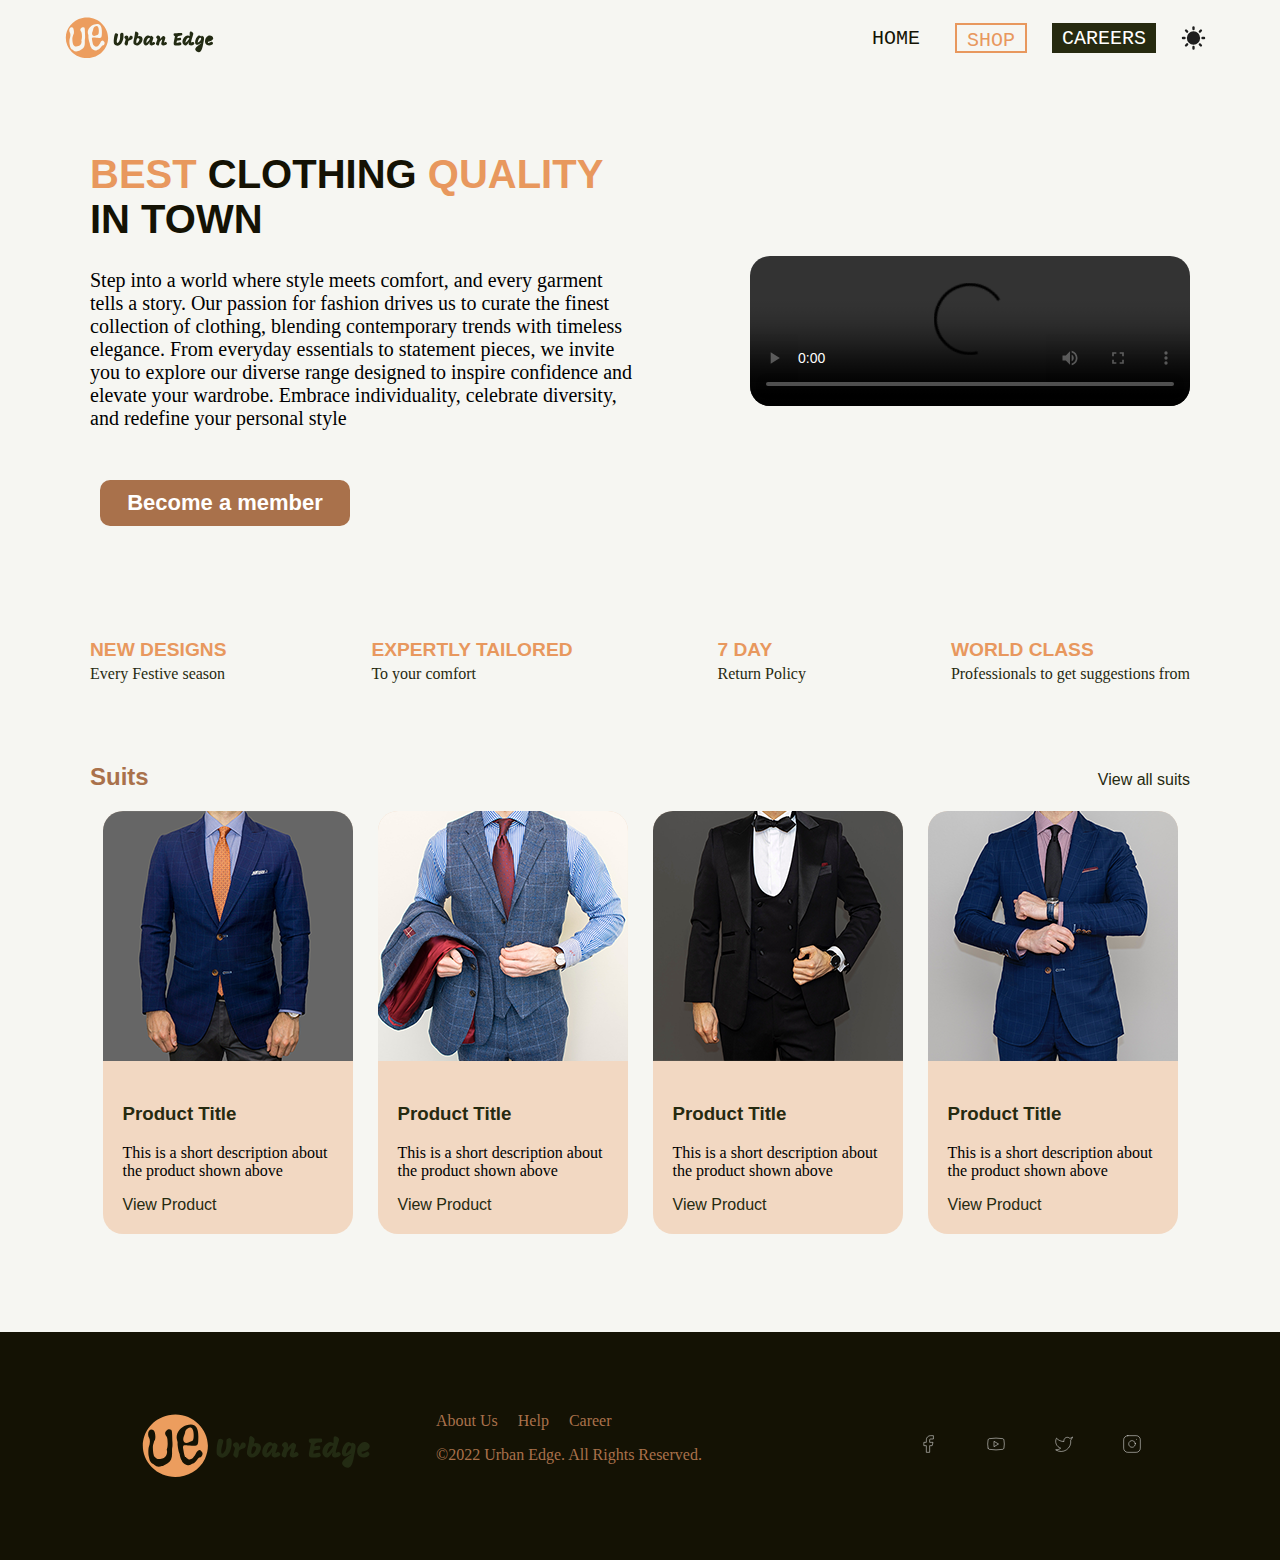
==== index.html @ a97dd486 "Initial Commit" ====
<!DOCTYPE html>
<head>
    <link rel="icon" type="image/x-icon" href="image/favicon.png">
    <link rel="stylesheet" href="css/index.css">
    <title>Urban Edge</title>
</head>

<body>
<!-- ************************ Header ************************ -->
     <header>
        <img src="image/12 - brand-logo.svg" id="img-1" width="150" alt="myshop logo">
        <nav class="main-nav">
            <a href="index.html" class="a-home" id="selected">HOME</a>
            <a href="shop.html" class="a-shop">SHOP</a>
            <a href="signup.html" class="a-signup">CAREERS</a>

            <svg viewBox="0 0 512 512" width="25px" id="sun-icon" onclick="darkMode()">
                <g id="Sun">
                    <path d="M255.8,120a136,136,0,1,0,136,136.05v0A136.17,136.17,0,0,0,255.8,120Z" style="fill:#1e1e1e"/>
                    <path d="M472,232H440a24,24,0,0,0,0,48h32a24,24,0,0,0,0-48Z" style="fill:#1e1e1e"/>
                    <path d="M255.8,416a24,24,0,0,0-24,24v32a24,24,0,1,0,48,0V440A24,24,0,0,0,255.8,416Z" style="fill:#1e1e1e"/>
                    <path d="M96,256.05a24,24,0,0,0-24-24H40a24,24,0,1,0,0,48H72A24,24,0,0,0,96,256.05Z" style="fill:#1e1e1e"/>
                    <path d="M255.8,96a24,24,0,0,0,24-24V40a24,24,0,0,0-48,0V72a24,24,0,0,0,24,24Z" style="fill:#1e1e1e"/>
                    <path d="M402.89,142.87l22.63-22.63a24,24,0,0,0-33.85-34l-.07.07L369,109a24,24,0,0,0,33.86,34Z" style="fill:#1e1e1e"/>
                    <path d="M402.89,369.22a24,24,0,0,0-34,33.87l.06.05,22.63,22.63a24,24,0,0,0,34-33.86l-.06-.06Z" style="fill:#1e1e1e"/>
                    <path d="M108.7,369.22,86.07,391.85a24,24,0,1,0,33.85,34l.07-.07,22.63-22.63a24,24,0,1,0-33.86-34Z" style="fill:#1e1e1e"/>
                    <path d="M108.7,142.87a24,24,0,1,0,34-33.89l0,0L120,86.32a24,24,0,1,0-34,33.83l.09.09Z" style="fill:#1e1e1e"/>
                </g>
            </svg>
            <svg viewBox="0 0 312.81 311.51" width="25px" id="moon-icon"  onclick="lightMode()">
                <path d="M305.2,178.16a11,11,0,0,0-9.2,2A117.36,117.36,0,0,1,260.4,201a111.48,111.48,0,0,1-40.4,7.2A117.45,117.45,0,0,1,102.4,90.56a123.27,123.27,0,0,1,6.4-38.8A107.41,107.41,0,0,1,128,17.36,10.21,10.21,0,0,0,126.4,3a11,11,0,0,0-9.2-2,161.41,161.41,0,0,0-84.8,56.8,158.38,158.38,0,1,0,280,132.8A9.71,9.71,0,0,0,305.2,178.16Z" transform="translate(0 -0.65)" id="moon-icon-col" style="fill:#a3a3a3"/>
            </svg>
        </nav>
     </header> 
        
<!-- ************************ Main Content ************************ -->

<!-- ************************  INTRO  ************************ -->
    
    <section id="intro">    
        <div class="vid-text" style="width: 50%;">
            <h1 class="h1-idx"><span>BEST</span> CLOTHING <span>QUALITY</span> IN TOWN</h1>
            <p>Step into a world where style meets comfort, and every garment tells a story. Our passion for fashion drives us to curate the finest collection of clothing, blending contemporary trends with timeless elegance. From everyday essentials to statement pieces, we invite you to explore our diverse range designed to inspire confidence and elevate your wardrobe. Embrace individuality, celebrate diversity, and redefine your personal style</p>
            <button class="member-btn" onclick="">Become a member</button>
        </div>
        <video class="vid" controls>
            <source src="videos/27 - intro-video.mp4">
        </video>
    </section>

    <br>
    
<!-- ************************ INFO PART **************************-->
    
    <section id="information">
        <div id="container">
            <div class="r-1" >
                <p class="heading">NEW DESIGNS<p>
                <p class="sub">Every Festive season</p>
            </div>
            <div class="r-2">
                <p class="heading">EXPERTLY TAILORED</p>
                <p class="sub">To your comfort</p>
            </div>
            <div class="r-3" >
                <p class="heading">7 DAY</p>
                <p class="sub">Return Policy</p>
            </div>
            <div class="r-4" >
                <p class="heading">WORLD CLASS</p>
                <p class="sub">Professionals to get suggestions from<p>
            </div>
        </div>
    </section>    

<!-- ************************  Card  ************************ -->
    
    <div class="product-nav">
        <h2 style="font-family: sans-serif; color: #A9714B;">Suits</h2>
        <a href="shop.html" style="font-family: sans-serif;">View all suits</a>
    </div>
    
    <main>
        <div class="all-cards">
            <div class="card">
                <div class="review-container">
                    <p>Reviews: 4.8⭐</p>
                </div>
                <img src="image/14 - suit-1.png" class="img-2" onmouseover="showReview()" onmouseleave="hideReview()">
                <div class="discription">
                    <h3>Product Title</h3>
                    <p>This is a short description about the product shown above</p>
                    <a href="">View Product</a>
                </div>
            </div>
            <div class="card">
                <img src="image/45 - suit-2.png" class="img-2" >
                <div class="discription">
                    <h3>Product Title</h3>
                    <p>This is a short description about the product shown above</p>
                    <a href="">View Product</a>
                </div>
            </div>
            <div class="card">
                <img src="image/45 - suit-3.png" class="img-2">
                <div class="discription">
                    <h3>Product Title</h3>
                    <p>This is a short description about the product shown above</p>
                    <a href="">View Product</a>
                </div>
            </div>
            <div class="card">
                <img src="image/45 - suit-4.png" class="img-2">
                <div class="discription">
                    <h3>Product Title</h3>
                    <p>This is a short description about the product shown above</p>
                    <a href="">View Product</a>
                </div>
            </div>
        </div>
    </main>

    <br>
<!-- ************************  Footer  ************************ -->
    <footer>
        <div class="footer-container">
            <div class="footer-main">
                <div class="col-1">
                    <img class="foot-img" src="image/12 - brand-logo.svg" alt="logo">
                </div>
                <div class="col-2">
                    <a href="aboutus.html">About Us</a>
                    <a href="">Help</a>
                    <a href="">Career</a>
                    <p>©2022 Urban Edge. All Rights Reserved.<p>
                </div>
                <div class="col-3">
                    <a href=""> <img href="" src="image/footer-icons/facebook.svg" alt="icon"> </a> 
                    <a href=""> <img href="" src="image/footer-icons/youtube.svg" alt="icon"> </a>
                    <a href=""> <img href="" src="image/footer-icons/twitter.svg" alt="icon"> </a>
                    <a href=""> <img href="" src="image/footer-icons/instagram.svg" alt="icon"> </a>
                </div>
            </div>
        </div>
    </footer>

    <script type="text/javascript" src="Js/index.js"></script>
</body>
</html>
---- css/index.css ----
body{
    margin: 0;
    background-color: #f6f6f2;
}


 /**************** for dark mode *******************/
 .dark-body {
    margin: 0;
    background-color: #0e0e04;
    color: #a9a9a9;
}



 /**************** Header: Logo and Nav *******************/
 header{
    display: flex;
    padding: 1% 5%;
    justify-content: space-between;
    /*box-shadow: 0px 10px 15px rgba(0, 0, 0, 0.178);*/
    height: 50px;
}
 .main-nav{
    transition-duration:0.3s;
    padding: 10px;
    display: flex;
    column-gap: 25px;
}
.main-nav a{
    font-family: monospace;
    text-decoration: none;
    padding: 4px 10px;
    font-size: 20px;
    transition-duration:0.3s;
}
.main-nav a:hover{
    color: #7f0000;
}
header svg :hover{
    cursor: pointer;
}
#moon-icon{
    display: none;
}

.a-home{
    color:#141204 ;
}
.a-shop{
    color: #E8985E;
    border: solid #E8985E 2px;
}
.a-signup{
    background-color: #262A10;
    color: #ffffff;
}



 /**************** Main Content section *******************/

 /**************** vid section*/   
#intro{
    display: flex;
    width: 1100px;
    margin: 50px auto;
    justify-content: space-between;
}
.vid-text h1{
    font-family: sans-serif;
    font-size: 40px;
    color: #141204;
}
.vid-text h1 span{
    color:#E8985E ;
}
.vid-text p{
    font-size: 20px;
    margin-bottom: 40px;
    color:black;
    font-family: serif;
}
.vid{ 
    width: 40%;
    height: 100%;
    border-radius: 20px;
    align-self: center;
}
.member-btn{
    width: 250px;
    background-color: #A9714B;    
    font-size: 22px;
    font-weight: bold;
    color: white;
    margin: 10px;
    padding: 10px 25px;
    border-radius: 10px;
    border: none;
    transition-duration: 0.3s;
}
.member-btn:hover{
    background-color: #262A10;
    cursor: pointer;
}



 /**************** info section *******************/
#container{
    max-width: 1100px;
    display: flex;
    margin: 1rem auto;
    justify-content: space-between;

}
.heading{
    font-family: sans-serif;
    font-size: larger;
    font-weight: bolder;
    color: #E8985E;
}
.sub{
    color: #262A10;
    margin: -1rem 0;
}



 /**************** Card Section *******************/
main{
    justify-content: center;
    width: 1100px;
    margin: auto;
}
.product-nav{
    display: flex;
    justify-content: space-between;
    margin: 5rem auto 20px auto;
    width: 1100px;
    align-items: baseline;
}
.product-nav a, main a{
    text-decoration: none;
}
.product-nav a{
    color: #262A10;
}
.product-nav h2{
    margin: 0;
    color: #262A10;
}

.all-cards{
    display: flex;
    flex-wrap: wrap;
    margin-bottom: 3rem;
}
.card{
    border-radius: 20px;
    background-color:#e8985e52;
    width:250px;
    margin: auto;
}
.review-container{
    opacity: 0%;
    position: absolute;
    margin: 190px 0 0 20px;
    font-size: 18px;
    font-weight: bold;
    color: white;
    z-index: 1;
    transition-duration: 0.5s;
}
.hover-image {
    filter: brightness(0.4);
}
.hover-review{
    opacity: 100%;
}

.img-2{
    border-radius: 20px 20px 0px 0px;
    transition-duration: 0.5s;
}
.discription{
    padding: 20px;
}
.discription h3{
    font-family: sans-serif;
    color: #262A10;
}
.discription a{
    font-family: sans-serif;
    color: #262A10;
    transition-duration:0.3s;
}
.discription a:hover{
    color: #ffffff;
    cursor: pointer;
}



 /****************  Footer  *******************/
footer{
    background-color: #141204;
    color: #f6f6f2;
    padding: 5rem;
    margin-top: 2rem;
}
.footer-container{
    max-width:1100px;
    margin: 0 auto;
}
.footer-main{
    display: flex;
    align-items: center;
}
.foot-img{
    width: 70%;
}
.col-1{
    width: 30%;
    display: flex;
    justify-content: center;
}
.col-2{
    width: 35%;
}
.col-2 a{
    text-decoration: none;
    padding-left: 1rem;
    color:#A9714B;
}
.col-2 p{
    text-decoration: none;
    padding-left: 1rem;
    color:#A9714B;
}
.col-3{
    width: 35%;
    display: flex;
    justify-content: end;
}
.col-3 img{
    padding-right: 3rem;
}
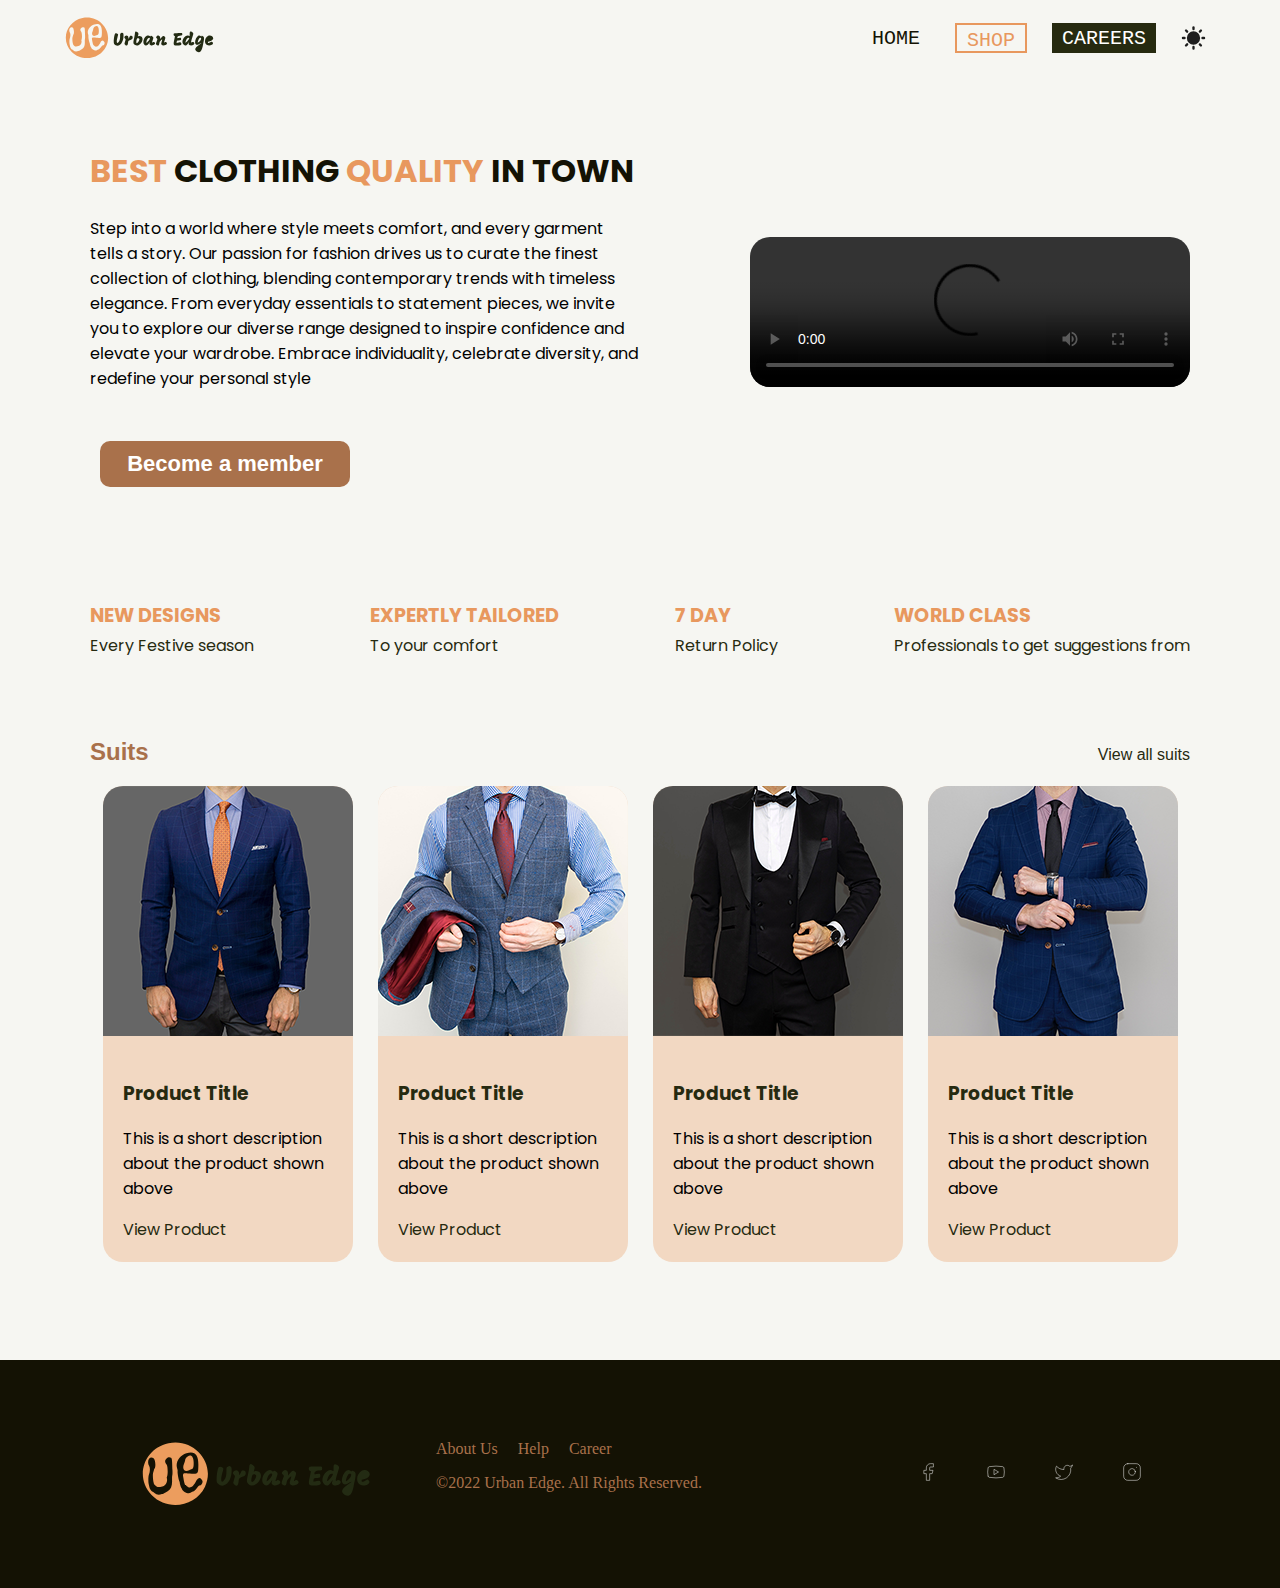
==== commit 366f1677: "media q" ====
--- a/index.html
+++ b/index.html
@@ -1,5 +1,6 @@
 <!DOCTYPE html>
 <head>
+    <meta name="viewport" content="width=device-width, initial-scale=1.0">
     <link rel="icon" type="image/x-icon" href="image/favicon.png">
     <link rel="stylesheet" href="css/index.css">
     <title>Urban Edge</title>
--- a/css/index.css
+++ b/css/index.css
@@ -1,248 +1,349 @@
- body{
-    margin: 0;
-    background-color: #f6f6f2;
-}
-
-
- /**************** for dark mode *******************/
- .dark-body {
-    margin: 0;
-    background-color: #0e0e04;
-    color: #a9a9a9;
-}
-
-
-
- /**************** Header: Logo and Nav *******************/
- header{
-    display: flex;
-    padding: 1% 5%;
-    justify-content: space-between;
-    /*box-shadow: 0px 10px 15px rgba(0, 0, 0, 0.178);*/
-    height: 50px;
-}
- .main-nav{
-    transition-duration:0.3s;
-    padding: 10px;
-    display: flex;
-    column-gap: 25px;
-}
-.main-nav a{
-    font-family: monospace;
-    text-decoration: none;
-    padding: 4px 10px;
-    font-size: 20px;
-    transition-duration:0.3s;
-}
-.main-nav a:hover{
-    color: #7f0000;
-}
-header svg :hover{
-    cursor: pointer;
-}
-#moon-icon{
-    display: none;
-}
-
-.a-home{
-    color:#141204 ;
-}
-.a-shop{
-    color: #E8985E;
-    border: solid #E8985E 2px;
-}
-.a-signup{
-    background-color: #262A10;
-    color: #ffffff;
-}
-
-
-
- /**************** Main Content section *******************/
-
- /**************** vid section*/   
-#intro{
-    display: flex;
-    width: 1100px;
-    margin: 50px auto;
-    justify-content: space-between;
-}
-.vid-text h1{
-    font-family: sans-serif;
-    font-size: 40px;
-    color: #141204;
-}
-.vid-text h1 span{
-    color:#E8985E ;
-}
-.vid-text p{
-    font-size: 20px;
-    margin-bottom: 40px;
-    color:black;
-    font-family: serif;
-}
-.vid{ 
-    width: 40%;
-    height: 100%;
-    border-radius: 20px;
-    align-self: center;
-}
-.member-btn{
-    width: 250px;
-    background-color: #A9714B;    
-    font-size: 22px;
-    font-weight: bold;
-    color: white;
-    margin: 10px;
-    padding: 10px 25px;
-    border-radius: 10px;
-    border: none;
-    transition-duration: 0.3s;
-}
-.member-btn:hover{
-    background-color: #262A10;
-    cursor: pointer;
-}
-
-
-
- /**************** info section *******************/
-#container{
-    max-width: 1100px;
-    display: flex;
-    margin: 1rem auto;
-    justify-content: space-between;
-
-}
-.heading{
-    font-family: sans-serif;
-    font-size: larger;
-    font-weight: bolder;
-    color: #E8985E;
-}
-.sub{
-    color: #262A10;
-    margin: -1rem 0;
-}
-
-
-
- /**************** Card Section *******************/
-main{
-    justify-content: center;
-    width: 1100px;
-    margin: auto;
-}
-.product-nav{
-    display: flex;
-    justify-content: space-between;
-    margin: 5rem auto 20px auto;
-    width: 1100px;
-    align-items: baseline;
-}
-.product-nav a, main a{
-    text-decoration: none;
-}
-.product-nav a{
-    color: #262A10;
-}
-.product-nav h2{
-    margin: 0;
-    color: #262A10;
-}
-
-.all-cards{
-    display: flex;
-    flex-wrap: wrap;
-    margin-bottom: 3rem;
-}
-.card{
-    border-radius: 20px;
-    background-color:#e8985e52;
-    width:250px;
-    margin: auto;
-}
-.review-container{
-    opacity: 0%;
-    position: absolute;
-    margin: 190px 0 0 20px;
-    font-size: 18px;
-    font-weight: bold;
-    color: white;
-    z-index: 1;
-    transition-duration: 0.5s;
-}
-.hover-image {
-    filter: brightness(0.4);
-}
-.hover-review{
-    opacity: 100%;
-}
-
-.img-2{
-    border-radius: 20px 20px 0px 0px;
-    transition-duration: 0.5s;
-}
-.discription{
-    padding: 20px;
-}
-.discription h3{
-    font-family: sans-serif;
-    color: #262A10;
-}
-.discription a{
-    font-family: sans-serif;
-    color: #262A10;
-    transition-duration:0.3s;
-}
-.discription a:hover{
-    color: #ffffff;
-    cursor: pointer;
-}
-
-
-
- /****************  Footer  *******************/
-footer{
-    background-color: #141204;
-    color: #f6f6f2;
-    padding: 5rem;
-    margin-top: 2rem;
-}
-.footer-container{
-    max-width:1100px;
-    margin: 0 auto;
-}
-.footer-main{
-    display: flex;
-    align-items: center;
-}
-.foot-img{
-    width: 70%;
-}
-.col-1{
-    width: 30%;
-    display: flex;
-    justify-content: center;
-}
-.col-2{
-    width: 35%;
-}
-.col-2 a{
-    text-decoration: none;
-    padding-left: 1rem;
-    color:#A9714B;
-}
-.col-2 p{
-    text-decoration: none;
-    padding-left: 1rem;
-    color:#A9714B;
-}
-.col-3{
-    width: 35%;
-    display: flex;
-    justify-content: end;
-}
-.col-3 img{
-    padding-right: 3rem;
-}
+@import url('https://fonts.googleapis.com/css2?family=Poppins:ital,wght@0,100;0,200;0,300;0,400;0,500;0,600;0,700;0,800;0,900;1,100;1,200;1,300;1,400;1,500;1,600;1,700;1,800;1,900&display=swap');
+
+body{
+    margin: 0;
+    background-color: #f6f6f2;
+}
+
+
+ /**************** for dark mode *******************/
+ .dark-body {
+    margin: 0;
+    background-color: #0e0e04;
+    color: #a9a9a9;
+}
+
+
+
+ /**************** Header: Logo and Nav *******************/
+ header{
+    display: flex;
+    padding: 1% 5%;
+    justify-content: space-between;
+    /*box-shadow: 0px 10px 15px rgba(0, 0, 0, 0.178);*/
+    height: 50px;
+}
+ .main-nav{
+    transition-duration:0.3s;
+    padding: 10px;
+    display: flex;
+    column-gap: 25px;
+}
+.main-nav a{
+    font-family: monospace;
+    text-decoration: none;
+    padding: 4px 10px;
+    font-size: 20px;
+    transition-duration:0.3s;
+}
+.main-nav a:hover{
+    color: #7f0000;
+}
+header svg :hover{
+    cursor: pointer;
+}
+#moon-icon{
+    display: none;
+}
+
+.a-home{
+    color:#141204 ;
+    transition-duration: 0.3s;
+}
+.a-shop{
+    color: #E8985E;
+    border: solid #E8985E 2px;
+}
+.a-signup{
+    background-color: #262A10;
+    color: #ffffff;
+}
+
+
+
+ /**************** Main Content section *******************/
+
+ /**************** vid section*/   
+#intro{
+    display: flex;
+    width: 1100px;
+    margin: 50px auto;
+    justify-content: space-between;
+}
+@keyframes fadeInLeft {
+    0% {
+        opacity: 0;
+        translate: -100px;
+    }
+    75%{
+        opacity: 0.95;
+        translate: 10px;
+    }    
+    100%{
+        opacity: 1;
+        translate:0px;
+    }
+}
+.vid-text{
+    animation-duration: 2s;
+    animation-name: fadeInLeft;
+}
+.vid-text h1{
+    font-family: Poppins;
+    font-size: 32px;
+    color: #141204;
+}
+.vid-text h1 span{
+    color:#E8985E ;
+}
+.vid-text p{
+    font-size: 16px;
+    margin-bottom: 40px;
+    color:black;
+    font-family: Poppins;
+}
+@keyframes fadeInRight {
+    0% {
+        opacity: 0;
+        translate: 100px;
+    }
+    75%{
+        opacity: 0.95;
+        translate: -10px;
+    }    
+    100%{
+        opacity: 1;
+        translate:0px;
+    }
+}
+.vid{ 
+    width: 40%;
+    height: 100%;
+    border-radius: 20px;
+    align-self: center;
+    animation-duration: 2s;
+    animation-name: fadeInRight;
+}
+.member-btn{
+    width: 250px;
+    background-color: #A9714B;    
+    font-size: 22px;
+    font-weight: bold;
+    color: white;
+    margin: 10px;
+    padding: 10px 25px;
+    border-radius: 10px;
+    border: none;
+    transition-duration: 0.3s;
+}
+.member-btn:hover{
+    background-color: #262A10;
+    cursor: pointer;
+}
+
+
+
+ /**************** info section *******************/
+#container{
+    max-width: 1100px;
+    display: flex;
+    margin: 1rem auto;
+    justify-content: space-between;
+
+}
+.heading{
+    font-family: Poppins;
+    font-size: larger;
+    font-weight: bolder;
+    color: #E8985E;
+}
+.sub{
+    color: #262A10;
+    margin: -1rem 0;
+    font-family: Poppins
+}
+
+
+
+ /**************** Card Section *******************/
+main{
+    justify-content: center;
+    width: 1100px;
+    margin: auto;
+}
+.product-nav{
+    display: flex;
+    justify-content: space-between;
+    margin: 5rem auto 20px auto;
+    width: 1100px;
+    align-items: baseline;
+}
+.product-nav a, main a{
+    text-decoration: none;
+}
+.product-nav a{
+    color: #262A10;
+}
+.product-nav h2{
+    margin: 0;
+    color: #262A10;
+}
+
+.all-cards{
+    display: flex;
+    flex-wrap: wrap;
+    margin-bottom: 3rem;
+}
+.card{
+    border-radius: 20px;
+    background-color:#e8985e52;
+    width:250px;
+    margin: auto;
+}
+.review-container{
+    opacity: 0%;
+    position: absolute;
+    margin: 190px 0 0 20px;
+    font-size: 18px;
+    font-weight: bold;
+    color: white;
+    z-index: 1;
+    transition-duration: 0.5s;
+}
+.hover-image {
+    filter: brightness(0.4);
+}
+.hover-review{
+    opacity: 100%;
+}
+
+.img-2{
+    border-radius: 20px 20px 0px 0px;
+    transition-duration: 0.5s;
+}
+.discription{
+    padding: 20px;
+}
+.discription h3{
+    font-family: Poppins;
+    color: #262A10;
+}
+.discription a{
+    font-family: Poppins;
+    color: #262A10;
+    transition-duration:0.3s;
+}
+.discription a:hover{
+    color: #ffffff;
+    cursor: pointer;
+}
+.discription p{
+    font-family: Poppins;
+}
+
+
+ /****************  Footer  *******************/
+footer{
+    background-color: #141204;
+    color: #f6f6f2;
+    padding: 5rem;
+    margin-top: 2rem;
+}
+.footer-container{
+    max-width:1100px;
+    margin: 0 auto;
+}
+.footer-main{
+    display: flex;
+    align-items: center;
+}
+.foot-img{
+    width: 70%;
+}
+.col-1{
+    width: 30%;
+    display: flex;
+    justify-content: center;
+}
+.col-2{
+    width: 35%;
+}
+.col-2 a{
+    text-decoration: none;
+    padding-left: 1rem;
+    color:#A9714B;
+}
+.col-2 p{
+    text-decoration: none;
+    padding-left: 1rem;
+    color:#A9714B;
+}
+.col-3{
+    width: 35%;
+    display: flex;
+    justify-content: end;
+}
+.col-3 img{
+    padding-right: 3rem;
+}
+
+/****************Mobile Devices*********************/
+
+/*double extra large*/
+/*@media (max-width: 1536px){
+/*    header {
+/*        max-width: 960px;;
+/*    }
+/*    #intro {
+/*        max-width: 949px;
+/*        margin-left: 5rem;
+/*    }
+/*    .vid-text p {
+/*        font-size: 13px;
+/*
+/*    }
+/*    #information{
+/*        max-width: 1117px;
+/*    }
+/*    #container {
+/*        max-width: 933px;
+/*    }
+/*    .product-nav {
+/*        margin: 5rem 0px 20px 89px;
+/*        width: 936px;
+/*    }
+/*    main {
+/*        width: 1106px;
+/*    }
+/*
+/*}
+/*/*extra large*/
+/*@media (max-width: 1280px){
+/*    header {
+/*        max-width: 1024px;
+/*    }
+/*}
+/*/*large*/
+/*@media (max-width: 1024px){
+/*    header {
+/*        max-width: 768px;
+/*    }
+/*}
+/*/*medium*/
+/*@media (max-width: 768px){
+/*    header {
+/*        max-width: 640px;
+/*    }
+/*}
+/*/*small*/
+/*@media (max-width: 640px){
+/*    header {
+/*        max-width: 475px;
+/*    }
+/*}
+/*/*extra small*/
+/*@media (max-width: 475px ){
+/*    header {
+/*        max-width: 100%;
+/*    }
+/*}
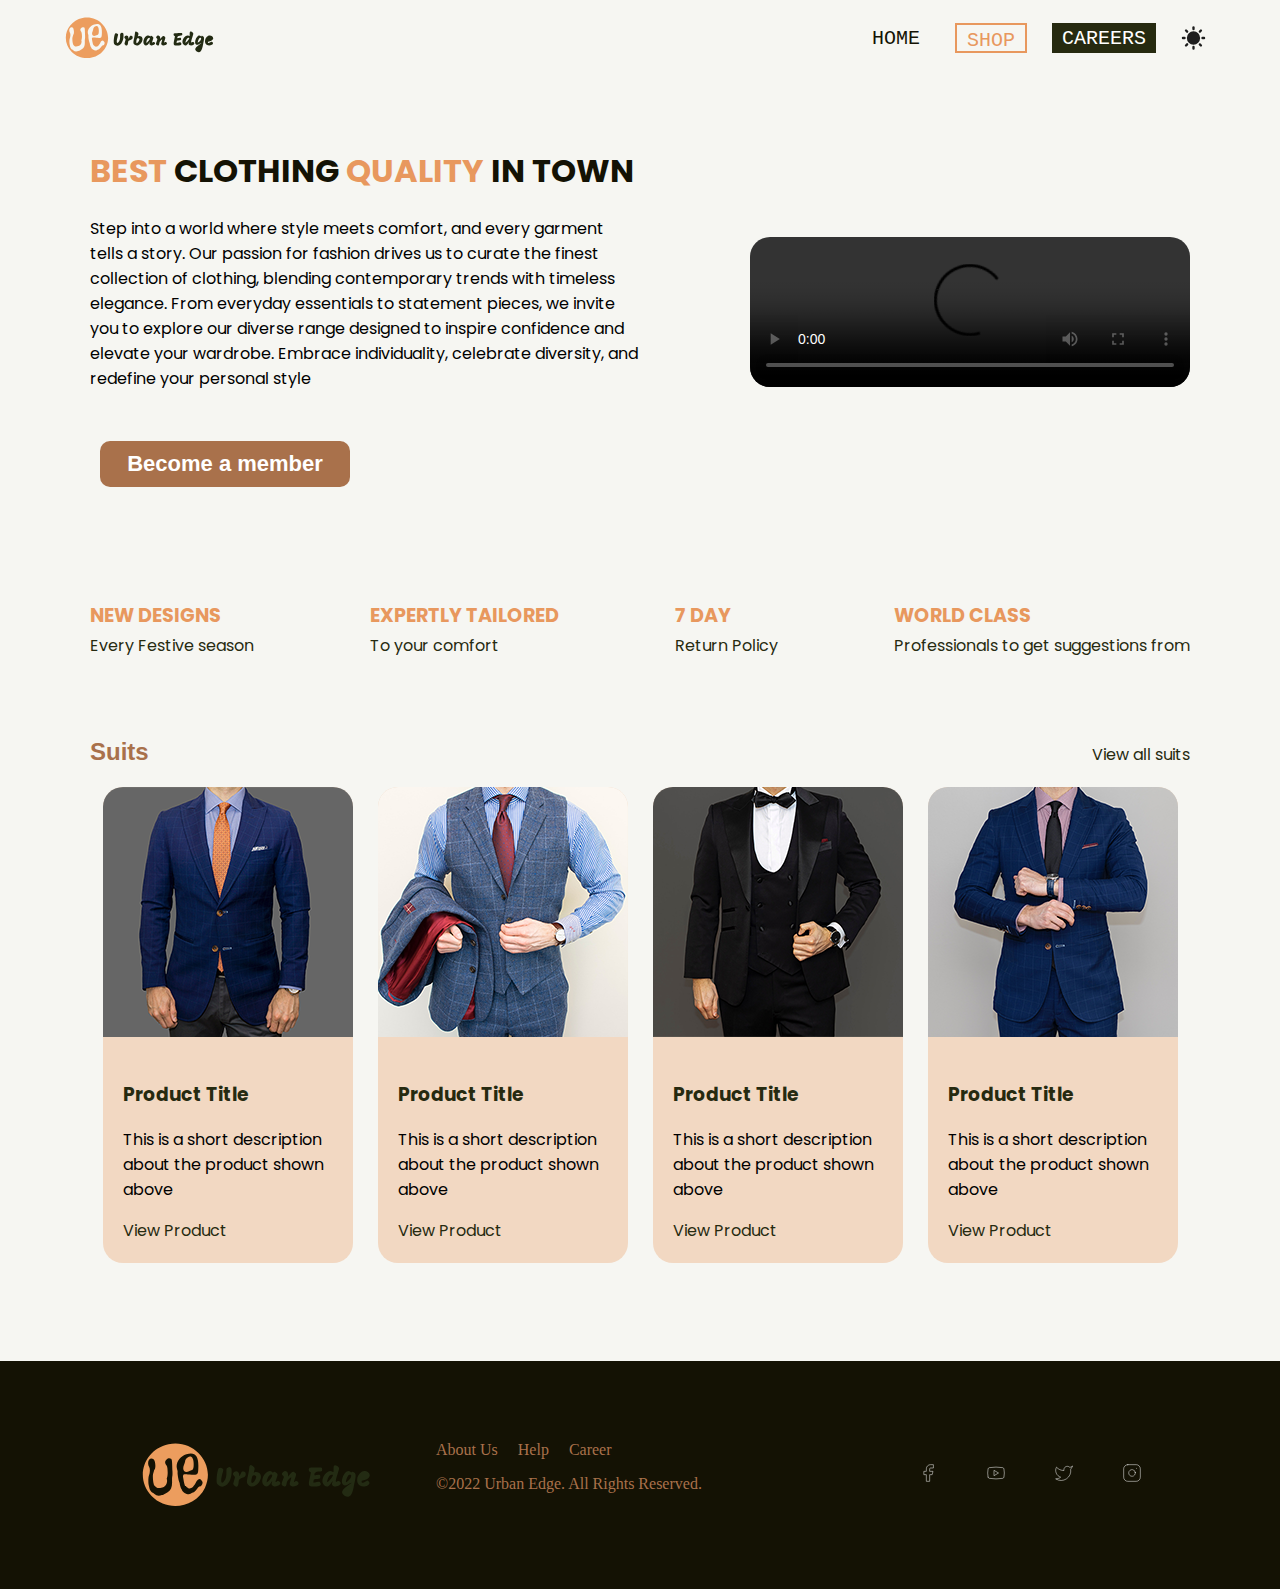
==== commit 69eb74e2: "responsive career left" ====
--- a/index.html
+++ b/index.html
@@ -39,7 +39,7 @@
 <!-- ************************  INTRO  ************************ -->
     
     <section id="intro">    
-        <div class="vid-text" style="width: 50%;">
+        <div class="vid-text">
             <h1 class="h1-idx"><span>BEST</span> CLOTHING <span>QUALITY</span> IN TOWN</h1>
             <p>Step into a world where style meets comfort, and every garment tells a story. Our passion for fashion drives us to curate the finest collection of clothing, blending contemporary trends with timeless elegance. From everyday essentials to statement pieces, we invite you to explore our diverse range designed to inspire confidence and elevate your wardrobe. Embrace individuality, celebrate diversity, and redefine your personal style</p>
             <button class="member-btn" onclick="">Become a member</button>
@@ -78,7 +78,7 @@
     
     <div class="product-nav">
         <h2 style="font-family: sans-serif; color: #A9714B;">Suits</h2>
-        <a href="shop.html" style="font-family: sans-serif;">View all suits</a>
+        <a href="shop.html" style="font-family: Poppins;">View all suits</a>
     </div>
     
     <main>
--- a/css/index.css
+++ b/css/index.css
@@ -87,6 +87,7 @@
 .vid-text{
     animation-duration: 2s;
     animation-name: fadeInLeft;
+    width: 50%;
 }
 .vid-text h1{
     font-family: Poppins;
@@ -287,63 +288,63 @@
     padding-right: 3rem;
 }
 
-/****************Mobile Devices*********************/
-
-/*double extra large*/
-/*@media (max-width: 1536px){
-/*    header {
-/*        max-width: 960px;;
-/*    }
-/*    #intro {
-/*        max-width: 949px;
-/*        margin-left: 5rem;
-/*    }
-/*    .vid-text p {
-/*        font-size: 13px;
-/*
-/*    }
-/*    #information{
-/*        max-width: 1117px;
-/*    }
-/*    #container {
-/*        max-width: 933px;
-/*    }
-/*    .product-nav {
-/*        margin: 5rem 0px 20px 89px;
-/*        width: 936px;
-/*    }
-/*    main {
-/*        width: 1106px;
-/*    }
-/*
-/*}
-/*/*extra large*/
-/*@media (max-width: 1280px){
-/*    header {
-/*        max-width: 1024px;
-/*    }
-/*}
-/*/*large*/
-/*@media (max-width: 1024px){
-/*    header {
-/*        max-width: 768px;
-/*    }
-/*}
-/*/*medium*/
-/*@media (max-width: 768px){
-/*    header {
-/*        max-width: 640px;
-/*    }
-/*}
-/*/*small*/
-/*@media (max-width: 640px){
-/*    header {
-/*        max-width: 475px;
-/*    }
-/*}
-/*/*extra small*/
-/*@media (max-width: 475px ){
-/*    header {
-/*        max-width: 100%;
-/*    }
-/*}
+/****************Responsive*********************/
+
+@media  screen and (max-width:1100px){
+    body {
+        width: fit-content;
+    }
+    #intro {
+        width: 950px;
+    }
+    #container {
+        max-width: 950px;
+    }
+    .product-nav {
+        width: 950px;
+    }
+    
+}
+
+/*320px*/
+@media  screen and (max-width:480px){
+    #intro {
+        flex-direction: column;
+    }
+    .vid-text {
+        width: 100%;
+    }
+    .vid-text h1 {
+        font-size: 56px;
+    }
+    .vid-text p {
+        font-size: 25px;
+    }
+    .member-btn {
+        width: 460px;
+        font-size: 45px;
+        margin: 10px 10px 10px 240px;
+    }
+    .vid {
+        width: 80%;
+        margin-top: 4rem;
+    }
+    .all-cards {
+        flex-direction: column;
+        align-content: center;
+    }
+    .card {
+        width: 400px;
+        height: 600px;
+        margin-bottom: 5rem;
+    }
+    .img-2 {
+        width: 100%;
+        height: 65%;
+        object-fit: cover;
+    }
+    .discription h3 {
+        font-size: 30px;
+        height: 20px;
+    }
+}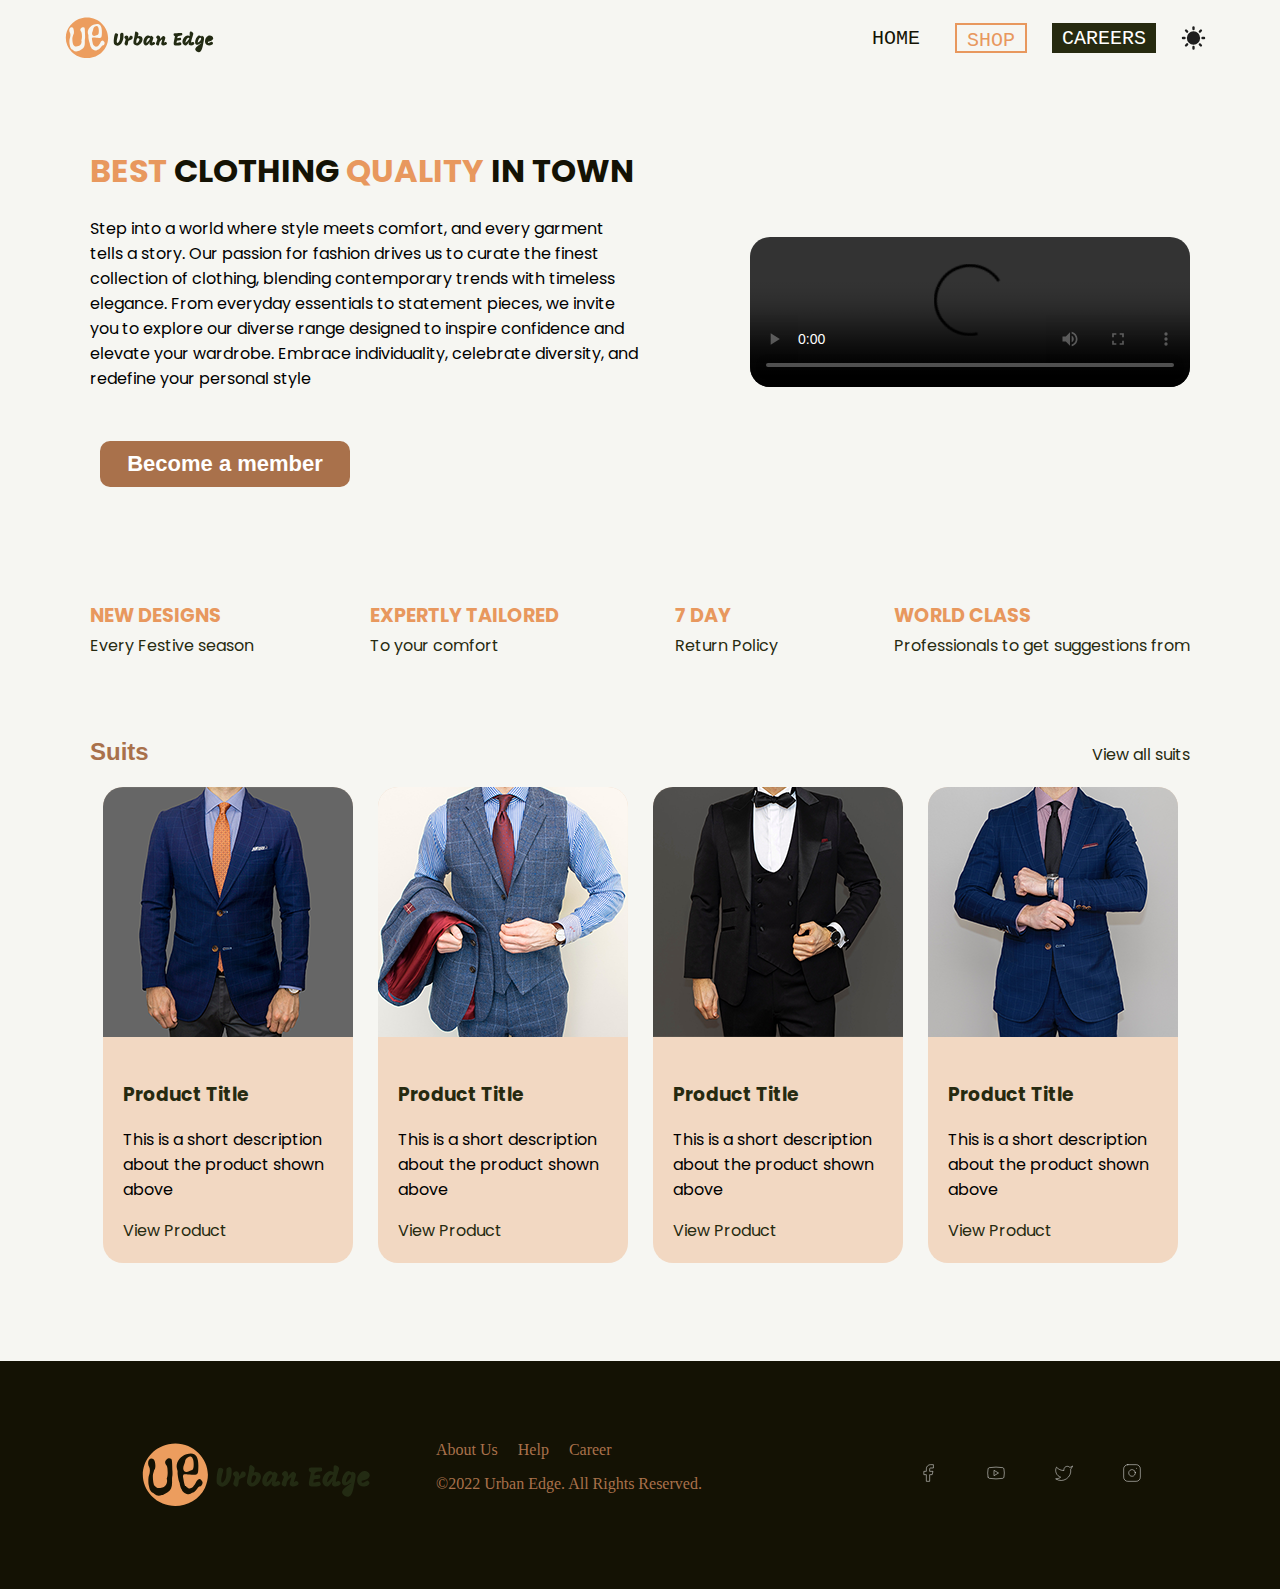
==== commit 49c0c12b: "deploy remain" ====
--- a/index.html
+++ b/index.html
@@ -13,7 +13,7 @@
         <nav class="main-nav">
             <a href="index.html" class="a-home" id="selected">HOME</a>
             <a href="shop.html" class="a-shop">SHOP</a>
-            <a href="signup.html" class="a-signup">CAREERS</a>
+            <a href="careers.html" class="a-signup">CAREERS</a>
 
             <svg viewBox="0 0 512 512" width="25px" id="sun-icon" onclick="darkMode()">
                 <g id="Sun">
@@ -42,7 +42,7 @@
         <div class="vid-text">
             <h1 class="h1-idx"><span>BEST</span> CLOTHING <span>QUALITY</span> IN TOWN</h1>
             <p>Step into a world where style meets comfort, and every garment tells a story. Our passion for fashion drives us to curate the finest collection of clothing, blending contemporary trends with timeless elegance. From everyday essentials to statement pieces, we invite you to explore our diverse range designed to inspire confidence and elevate your wardrobe. Embrace individuality, celebrate diversity, and redefine your personal style</p>
-            <button class="member-btn" onclick="">Become a member</button>
+            <button class="member-btn" onclick="promtFun()">Become a member</button>
         </div>
         <video class="vid" controls>
             <source src="videos/27 - intro-video.mp4">
@@ -130,16 +130,16 @@
                     <img class="foot-img" src="image/12 - brand-logo.svg" alt="logo">
                 </div>
                 <div class="col-2">
-                    <a href="aboutus.html">About Us</a>
-                    <a href="">Help</a>
-                    <a href="">Career</a>
+                    <a class="prompt" onclick="promtFun()">About Us</a>
+                    <a class="prompt" onclick="promtFun()">Help</a>
+                    <a href="careers.html">Career</a>
                     <p>©2022 Urban Edge. All Rights Reserved.<p>
                 </div>
-                <div class="col-3">
-                    <a href=""> <img href="" src="image/footer-icons/facebook.svg" alt="icon"> </a> 
-                    <a href=""> <img href="" src="image/footer-icons/youtube.svg" alt="icon"> </a>
-                    <a href=""> <img href="" src="image/footer-icons/twitter.svg" alt="icon"> </a>
-                    <a href=""> <img href="" src="image/footer-icons/instagram.svg" alt="icon"> </a>
+                <div class="col-3">                    
+                    <a class="prompt" onclick="promtFun()"> <img href="" src="image/footer-icons/facebook.svg" alt="icon"> </a> 
+                    <a class="prompt" onclick="promtFun()"> <img href="" src="image/footer-icons/youtube.svg" alt="icon"> </a>
+                    <a class="prompt" onclick="promtFun()"> <img href="" src="image/footer-icons/twitter.svg" alt="icon"> </a>
+                    <a class="prompt" onclick="promtFun()"> <img href="" src="image/footer-icons/instagram.svg" alt="icon"> </a>
                 </div>
             </div>
         </div>
--- a/css/index.css
+++ b/css/index.css
@@ -20,7 +20,6 @@
     display: flex;
     padding: 1% 5%;
     justify-content: space-between;
-    /*box-shadow: 0px 10px 15px rgba(0, 0, 0, 0.178);*/
     height: 50px;
 }
  .main-nav{
@@ -287,6 +286,9 @@
 .col-3 img{
     padding-right: 3rem;
 }
+.prompt:hover{
+  cursor: pointer;
+}
 
 /****************Responsive*********************/
 
@@ -307,7 +309,7 @@
 }
 
 /*320px*/
-@media  screen and (max-width:480px){
+@media  screen and (max-width:350px){
     #intro {
         flex-direction: column;
     }
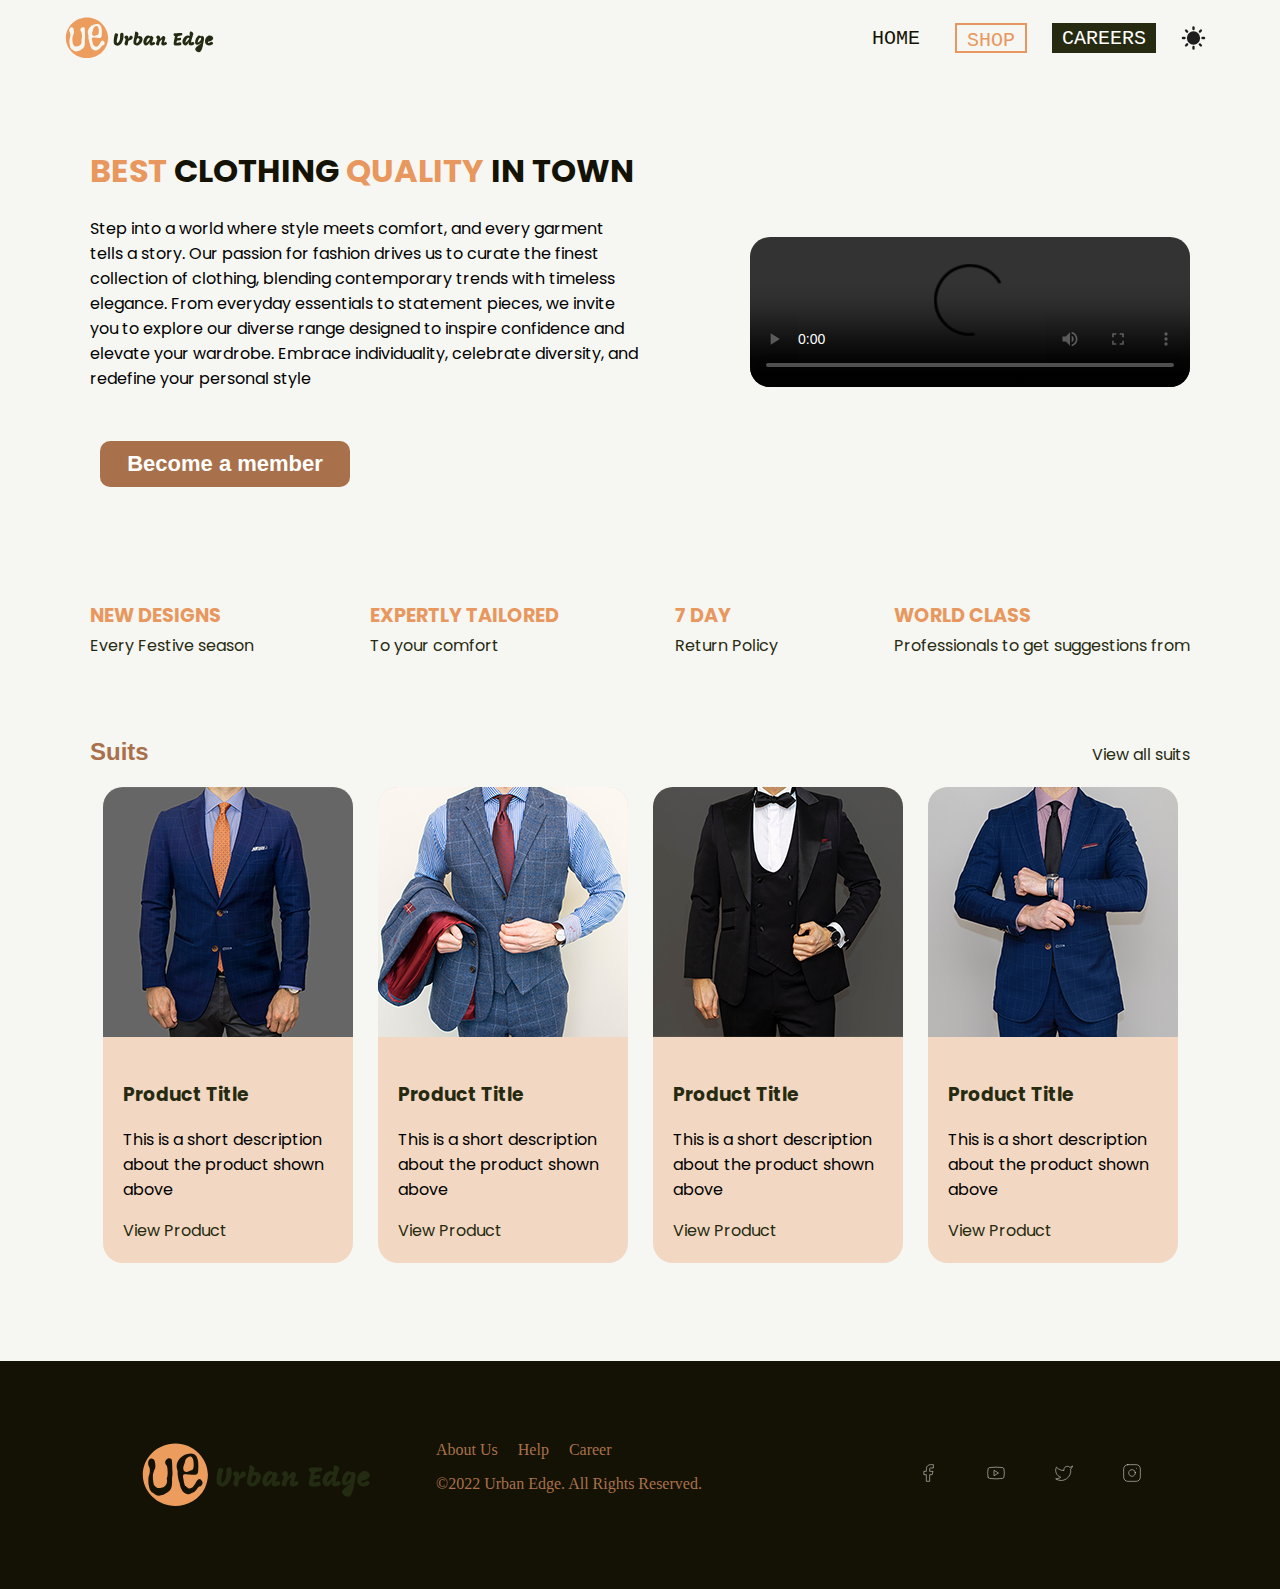
==== commit eaee5024: "zoom issue" ====
--- a/index.html
+++ b/index.html
@@ -1,6 +1,6 @@
 <!DOCTYPE html>
 <head>
-    <meta name="viewport" content="width=device-width, initial-scale=1.0">
+    <meta name="viewport" content="width=device-width, initial-scale=0">
     <link rel="icon" type="image/x-icon" href="image/favicon.png">
     <link rel="stylesheet" href="css/index.css">
     <title>Urban Edge</title>
--- a/css/index.css
+++ b/css/index.css
@@ -308,8 +308,8 @@
     
 }
 
-/*320px*/
-@media  screen and (max-width:350px){
+/* 458 */
+@media  screen and (max-width:458px){
     #intro {
         flex-direction: column;
     }
@@ -317,10 +317,10 @@
         width: 100%;
     }
     .vid-text h1 {
-        font-size: 56px;
+        font-size: 77px;
     }
     .vid-text p {
-        font-size: 25px;
+        font-size: 35px;
     }
     .member-btn {
         width: 460px;
@@ -331,7 +331,18 @@
         width: 80%;
         margin-top: 4rem;
     }
+    .heading {
+        font-size: 26px;
+    }
+    .product-nav h2 {
+        font-size: 50px;
+    }
+    .product-nav a {
+        font-size: 25px;
+    }
+
     .all-cards {
+        display: -webkit-inline-box;
         flex-direction: column;
         align-content: center;
     }
@@ -349,4 +360,47 @@
         font-size: 30px;
         height: 20px;
     }
+}
+/*350px*/
+@media  screen and (max-width:350px){
+    /* #intro {
+        flex-direction: column;
+    }
+    .vid-text {
+        width: 100%;
+    } */
+    /* .vid-text h1 {
+        font-size: 56px;
+    }
+    .vid-text p {
+        font-size: 25px;
+    } */
+    /* .member-btn {
+        width: 460px;
+        font-size: 45px;
+        margin: 10px 10px 10px 240px;
+    } */
+    /* .vid {
+        width: 80%;
+        margin-top: 4rem;
+    } */
+    .all-cards {
+        display: flex;
+        flex-direction: column;
+        align-content: center;
+    }
+    /* .card {
+        width: 400px;
+        height: 600px;
+        margin-bottom: 5rem;
+    } */
+    /* .img-2 {
+        width: 100%;
+        height: 65%;
+        object-fit: cover;
+    }
+    .discription h3 {
+        font-size: 30px;
+        height: 20px;
+    } */
 }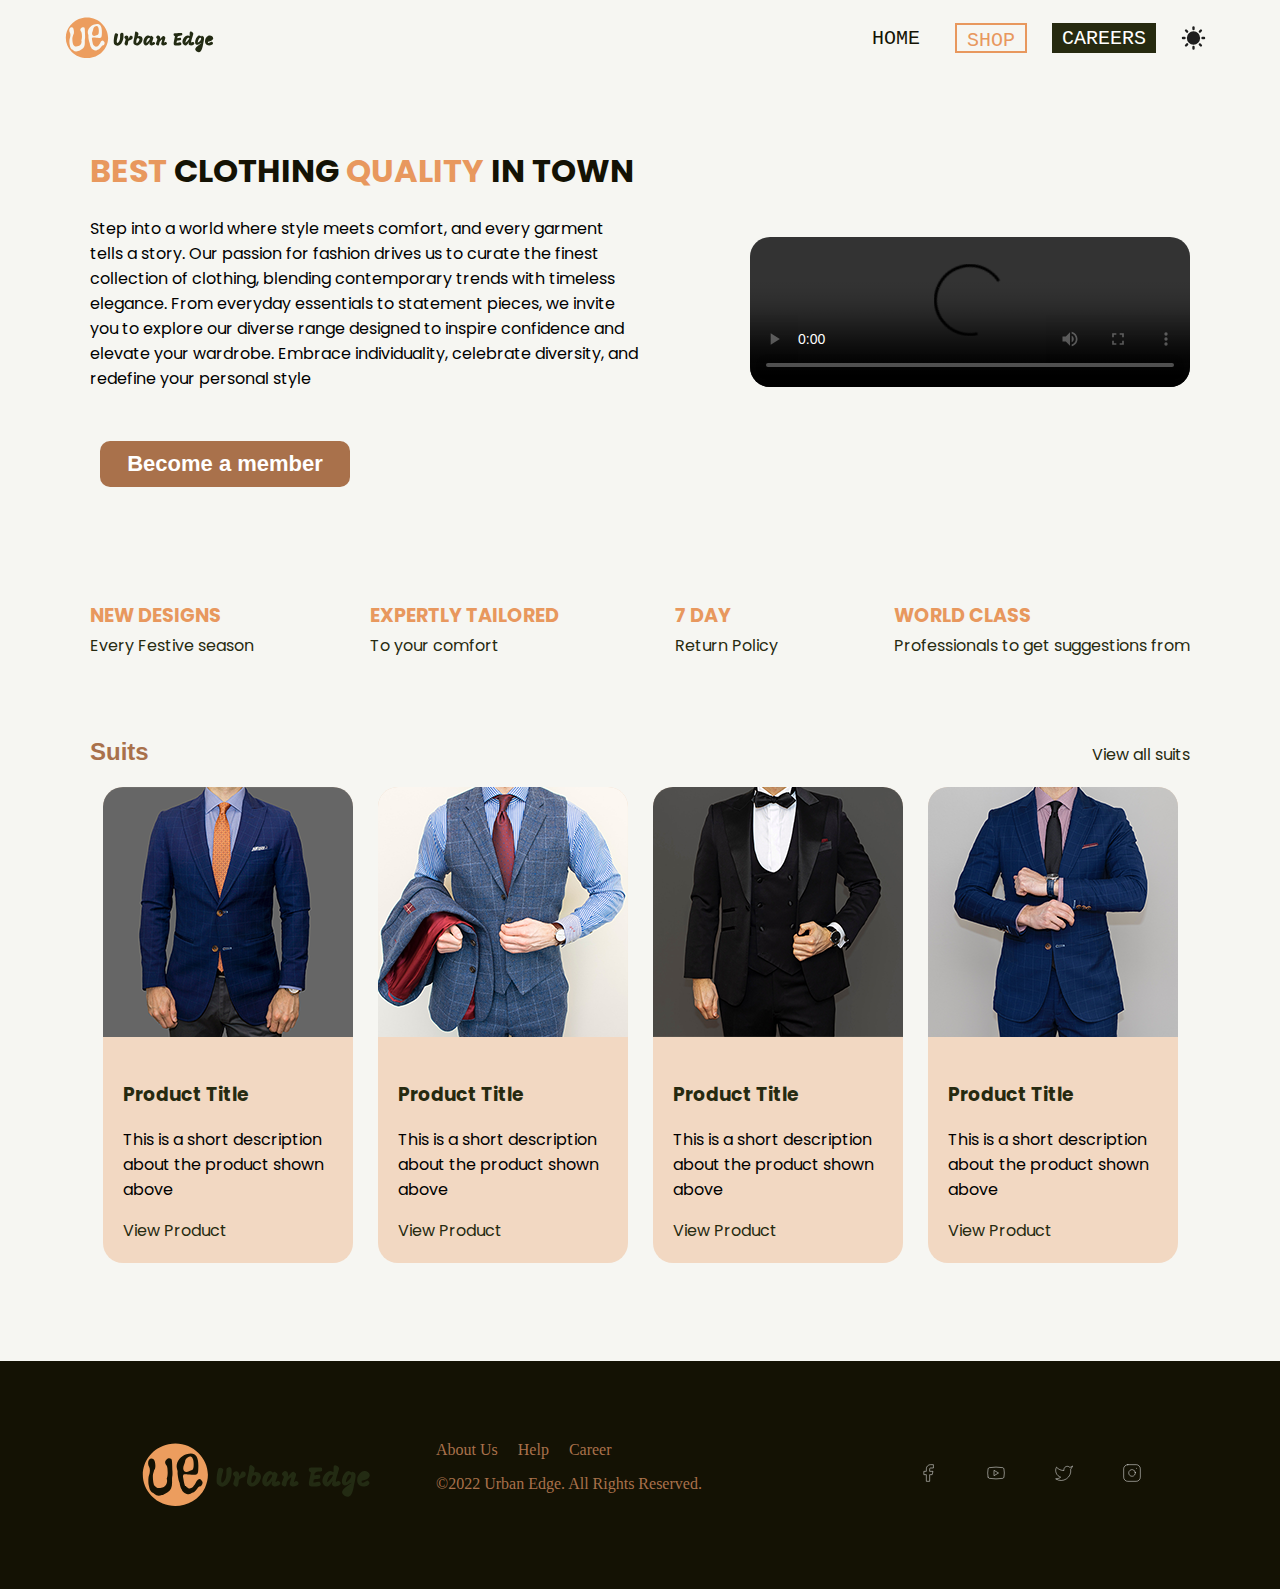
==== commit 614ff202: "responsive final" ====
--- a/index.html
+++ b/index.html
@@ -1,6 +1,6 @@
 <!DOCTYPE html>
 <head>
-    <meta name="viewport" content="width=device-width, initial-scale=0">
+    <meta name="viewport" content="width=device-width, initial-scale=1.0">
     <link rel="icon" type="image/x-icon" href="image/favicon.png">
     <link rel="stylesheet" href="css/index.css">
     <title>Urban Edge</title>
--- a/css/index.css
+++ b/css/index.css
@@ -347,8 +347,8 @@
         align-content: center;
     }
     .card {
-        width: 400px;
-        height: 600px;
+        width: 650px;
+        height: 850px;
         margin-bottom: 5rem;
     }
     .img-2 {
@@ -357,8 +357,13 @@
         object-fit: cover;
     }
     .discription h3 {
-        font-size: 30px;
-        height: 20px;
+        font-size: 40px;
+    }
+    .discription p {
+        font-size: 20px;
+    }
+    .discription a {
+        font-size: 25px;
     }
 }
 /*350px*/
